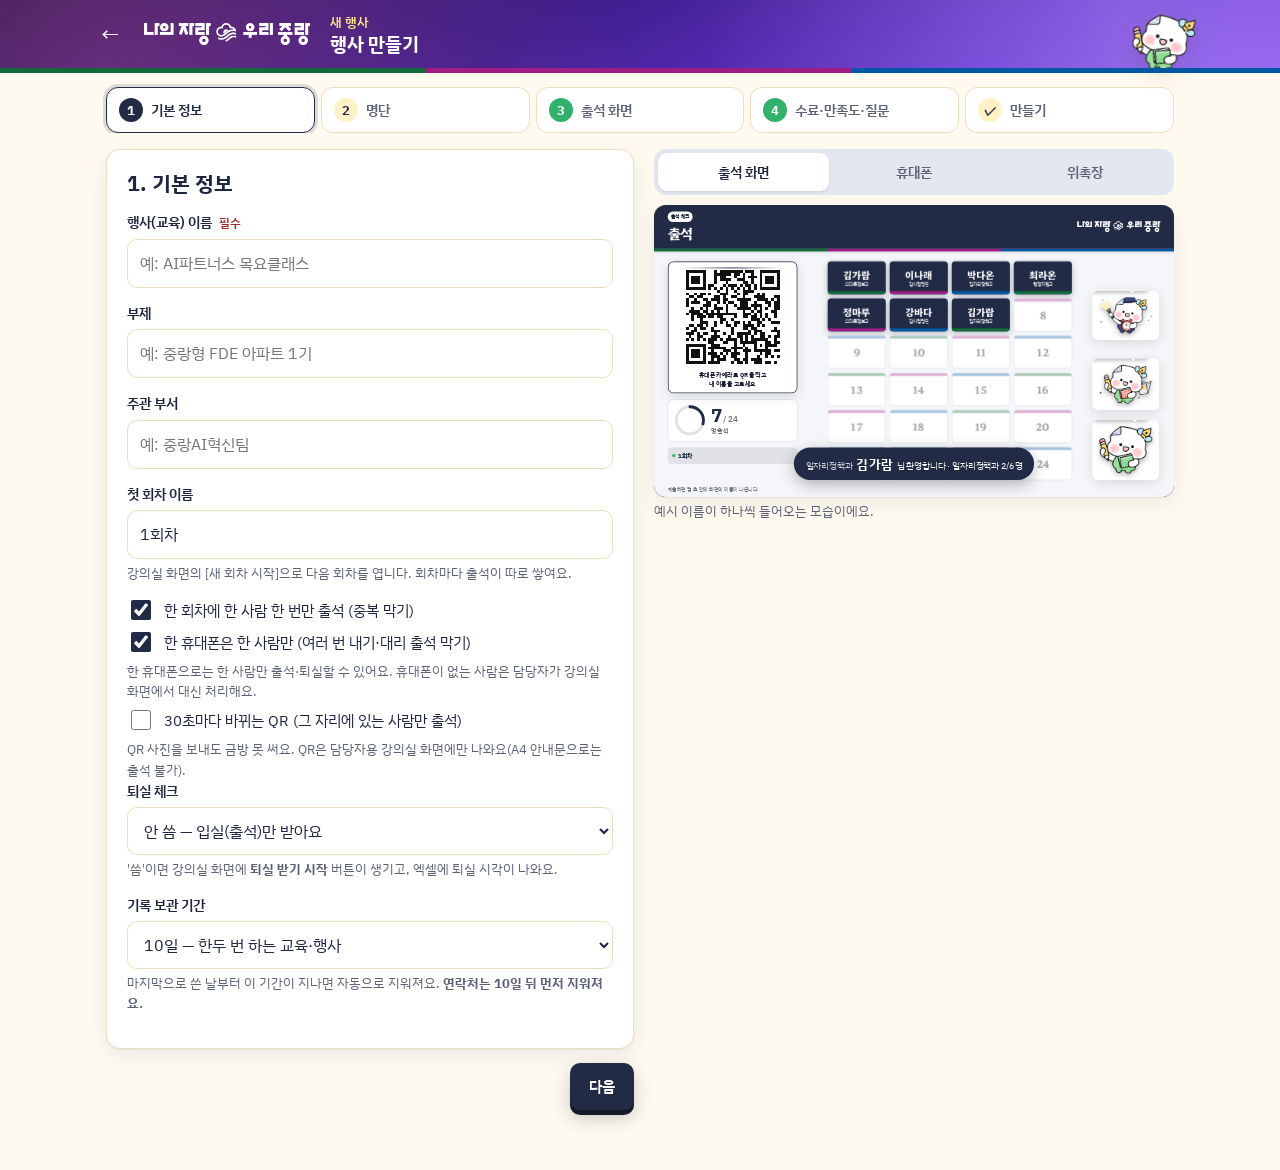
==== admin.html @ 0d44f792 "행사 만들기 4단계 이름에 '질문' 넣기 Co-Authored-By: Claude Opus 5.5 <noreply@anthropic.com> Claude-Session: https" ====
<!doctype html>
<html lang="ko">
<head>
<meta charset="utf-8">
<meta name="viewport" content="width=device-width, initial-scale=1">
<title>행사 만들기 · 글주임 출석부</title>
<link rel="preconnect" href="https://fonts.googleapis.com">
<link rel="preconnect" href="https://fonts.gstatic.com" crossorigin>
<link rel="stylesheet" href="https://fonts.googleapis.com/css2?family=IBM+Plex+Sans+KR:wght@400;600;700&family=Nanum+Myeongjo:wght@400;700;800&display=swap">
<link rel="stylesheet" href="assets/common.css?v=20261115c">
<link rel="stylesheet" href="assets/admin.css?v=20261115d">
</head>
<body>
<header class="topbar"><div class="wrap">
  <a class="home" href="index.html" aria-label="처음으로">←</a>
  <img class="slogan" src="assets/defaults/jungnang_slogan_white.png" alt="나의 자랑 우리 중랑">
  <div style="flex:1;min-width:0"><div class="eyebrow" id="modeLabel">새 행사</div><h1 id="pageTitle">행사 만들기</h1></div>
  <button type="button" class="btn save" id="saveTop" hidden>저장</button>
  <img class="mascot peek" src="assets/defaults/geuljuim_main.png" alt="">
</div></header>

<nav class="steps wrap" aria-label="단계">
  <button type="button" data-step="1"><b>1</b><span>기본 정보</span></button>
  <button type="button" data-step="2"><b>2</b><span>명단</span></button>
  <button type="button" data-step="3"><b>3</b><span>출석 화면</span></button>
  <button type="button" data-step="4"><b>4</b><span>수료·만족도·질문</span></button>
  <button type="button" data-step="5" id="stepFinish"><b>✓</b><span>만들기</span></button>
</nav>

<div class="layout wrap">
  <main class="form-col">
    <!-- 1. 기본 정보 -->
    <section class="step card" data-step="1">
      <h2>1. 기본 정보</h2>
      <div class="field"><label class="f" for="title">행사(교육) 이름 <em>필수</em></label><input type="text" id="title" data-k="title" maxlength="40" placeholder="예: AI파트너스 목요클래스"></div>
      <div class="field"><label class="f" for="subtitle">부제</label><input type="text" id="subtitle" data-k="subtitle" maxlength="50" placeholder="예: 중랑형 FDE 아파트 1기"></div>
      <div class="field"><label class="f" for="org">주관 부서</label><input type="text" id="org" data-k="org" maxlength="40" placeholder="예: 중랑AI혁신팀"></div>
      <div class="field" id="firstSessionBox"><label class="f" for="fs">첫 회차 이름</label><input type="text" id="fs" data-k="first_session" maxlength="40"><p class="hint">강의실 화면의 [새 회차 시작]으로 다음 회차를 엽니다. 회차마다 출석이 따로 쌓여요.</p></div>
      <label class="check"><input type="checkbox" data-k="block_duplicate"> 한 회차에 한 사람 한 번만 출석 (중복 막기)</label>
      <label class="check"><input type="checkbox" data-k="attend.one_phone"> 한 휴대폰은 한 사람만 (여러 번 내기·대리 출석 막기)</label>
      <p class="hint">한 휴대폰으로는 한 사람만 출석·퇴실할 수 있어요. 휴대폰이 없는 사람은 담당자가 강의실 화면에서 대신 처리해요.</p>
      <label class="check"><input type="checkbox" data-k="attend.rotate_qr"> 30초마다 바뀌는 QR (그 자리에 있는 사람만 출석)</label>
      <p class="hint">QR 사진을 보내도 금방 못 써요. QR은 담당자용 강의실 화면에만 나와요(A4 안내문으로는 출석 불가).</p>
      <div class="field"><label class="f" for="cCheckout">퇴실 체크</label>
          <select id="cCheckout" data-k="screen.checkout"><option value="off">안 씀 — 입실(출석)만 받아요</option><option value="on">씀 — 수업이 끝날 때 같은 QR로 퇴실도 받아요</option></select>
          <p class="hint">'씀'이면 강의실 화면에 <b>퇴실 받기 시작</b> 버튼이 생기고, 엑셀에 퇴실 시각이 나와요.</p></div>
      <div class="field"><label class="f" for="cKeep">기록 보관 기간</label>
        <select id="cKeep" data-k="keep_days"><option value="10">10일 — 한두 번 하는 교육·행사</option><option value="30">30일 — 매달 하는 회의</option><option value="60">60일</option><option value="90">90일 — 분기마다 하는 교육</option></select>
        <p class="hint">마지막으로 쓴 날부터 이 기간이 지나면 자동으로 지워져요. <b>연락처는 10일 뒤 먼저 지워져요.</b></p></div>
    </section>

    <!-- 2. 명단 -->
    <section class="step card" data-step="2" hidden>
      <h2>2. 명단</h2>
      <p class="hint" style="margin-top:-6px">엑셀 파일을 올리면 이 브라우저 안에서 읽습니다. 연번·부서·직위·성명과 연락처(있으면)만 저장해요. 연락처는 담당자의 관리 화면에서만 보여요.</p>
      <div class="attend-box">
        <label class="check"><input type="checkbox" data-k="attend.walkin"> 명단에 없는 사람도 출석 받기 (휴대폰에서 부서·이름을 직접 써요)</label>
        <p class="hint">명단을 올리고 켜면 <b>명단 + 갑자기 온 사람</b>을 함께 받고, 명단 없이 이것만 켜면 <b>오는 대로 받는 방명록</b>이 돼요. 직접 쓴 사람은 엑셀에 '추가'로 표시돼요.</p>
        <div class="field" id="deptsBox" hidden><label class="f" for="depts">부서 목록 (선택)</label><textarea id="depts" rows="3" style="min-height:76px" placeholder="한 줄에 하나씩 써 주세요&#10;기획예산과&#10;스마트정보과"></textarea>
          <p class="hint">직접 쓰는 사람이 부서를 눌러 고를 수 있게 보여 줘요. 비워 두면 명단에 있는 부서가 나와요.</p></div>
      </div>
      <div class="drop" id="drop" tabindex="0" role="button" aria-label="명단 엑셀 파일 올리기">
        <input type="file" id="rosterFile" accept=".xlsx,.xls,.csv" hidden>
        <b>엑셀 파일을 여기에 끌어다 놓거나 눌러서 고르세요</b><span>.xlsx · .xls · .csv</span>
      </div>
      <div class="row-btns"><button type="button" class="btn ghost" id="pasteToggle">표를 복사해 붙여넣기</button><button type="button" class="btn ghost" id="sampleXls">명단 양식 내려받기</button></div>
      <div id="pasteBox" hidden><textarea id="pasteArea" placeholder="엑셀에서 머리글을 포함해 표를 복사한 뒤 여기에 붙여넣으세요"></textarea><button type="button" class="btn primary" id="pasteGo">이 내용으로 읽기</button></div>
      <div id="mapBox" hidden>
        <h3>어느 열이 무엇인지 확인해 주세요</h3>
        <div class="map-grid">
          <label>연번<select data-map="no"></select></label>
          <label>부서명<select data-map="dept"></select></label>
          <label>직위(직급)<select data-map="rank"></select></label>
          <label>성명 <em>필수</em><select data-map="name"></select></label>
          <label>연락처 <em>선택</em><select data-map="phone"></select></label>
        </div>
      </div>
      <div id="rosterInfo"></div>
      <div class="table-wrap"><table class="roster" id="rosterTable"></table></div>
    </section>

    <!-- 3. 출석 화면 -->
    <section class="step card" data-step="3" hidden>
      <h2>3. 출석 화면 디자인</h2>
      <h3>테마</h3>
      <div class="themes" id="themes" role="radiogroup" aria-label="테마"></div>
      <h3>색</h3>
      <div class="palettes" id="palettes"></div>
      <h3>로고</h3>
      <div class="imgs">
        <div class="img-slot" data-asset="logo"><div class="thumb"></div><div><b>로고</b><p class="hint">왼쪽 위에 표시. 투명 PNG가 좋아요.</p>
          <div class="row-btns"><label class="btn ghost">올리기<input type="file" accept="image/*" hidden></label><button type="button" class="btn ghost rm">지우기</button><button type="button" class="btn ghost" data-default="jungnang_slogan.png">중랑 슬로건</button><button type="button" class="btn ghost" data-default="jungnang_slogan_white.png">흰색 슬로건</button></div></div></div>
      </div>
      <div class="field"><label class="f" for="cSound">소리</label>
          <select id="cSound" data-k="screen.sound"><option value="both">효과음 + 배경음악</option><option value="sfx">효과음만</option><option value="off">소리 없음</option></select>
          <p class="hint">강의실 화면 아래 <b>🔊 소리 켜기</b>를 한 번 눌러야 소리가 나요. 출석할 때마다 출석 도장 '쾅!' 소리가 나요.</p></div>
      <div class="field"><label class="f" for="cMusic">배경음악 분위기</label>
          <select id="cMusic" data-k="screen.music"><option value="auto">자동 — 화면 테마에 맞춰요</option><option value="pop">신나게 — 경쾌한 곡 5곡</option><option value="calm">잔잔하게 — 편안한 곡 6곡</option><option value="epic">웅장하게 — 벅찬 곡 6곡</option><option value="dream">몽환적으로 — 꿈결 같은 곡 6곡</option></select>
          <p class="hint">곡이 끝나면 다른 곡으로 넘어가요(같은 곡 반복 없음). 강사 자료로 창을 바꾸거나 최소화하면 음악이 저절로 멈춰요.</p></div>
      <details class="more-set"><summary>세부 설정 펼치기 <span>색 직접 고르기 · 캐릭터 · 배경 · 화면 문구</span></summary>
      <div class="two">
        <div class="field"><label class="f" for="cBg">바탕색</label><div class="color"><input type="color" id="cBg" data-k="screen.bg"><input type="text" data-k="screen.bg" maxlength="7" aria-label="바탕색 코드"></div></div>
        <div class="field"><label class="f" for="cAc">강조색 (글자·칸)</label><div class="color"><input type="color" id="cAc" data-k="screen.accent"><input type="text" data-k="screen.accent" maxlength="7" aria-label="강조색 코드"></div></div>
      </div>
      <p class="warn-box" id="contrastWarn" hidden>바탕색과 강조색이 비슷해서 글자가 잘 안 보일 수 있어요.</p>
      <h3>캐릭터·배경</h3>
      <div class="imgs">
        <label class="check"><input type="checkbox" data-k="screen.characters"> 캐릭터 넣기. 이미지를 안 올리면 글주임 10명이 나와요</label>
        <div class="field"><label class="f" for="cMotion">캐릭터 움직임 세기</label>
          <select id="cMotion" data-k="screen.motion"><option value="calm">차분 — 교육 중에 켜 두기 좋아요 (살랑살랑, 이름 인사만)</option><option value="normal">보통 — 입장·접수 시간에 추천 (가끔 날아오고, 출석률 이벤트)</option><option value="wild">과하게 — 행사 분위기 최고조 (매번 날아오고 폭죽)</option></select>
          <p class="hint">화면 주소 끝에 <code>&amp;motion=calm</code> 처럼 붙이면 그 자리에서 바로 바꿀 수 있어요.</p></div>
        <div class="img-slot" data-asset="char_left"><div class="thumb"></div><div><b>캐릭터 (왼쪽)</b><p class="hint">장미축제 테마에서 화면 왼쪽(기본: 글주임). 누가 출석하면 폴짝 뛰며 반겨요. 배경이 투명한 PNG가 좋아요.</p>
          <div class="row-btns"><label class="btn ghost">올리기<input type="file" accept="image/*" hidden></label><button type="button" class="btn ghost rm">지우기</button></div></div></div>
        <div class="img-slot" data-asset="char_right"><div class="thumb"></div><div><b>캐릭터 (오른쪽)</b><p class="hint">중랑 카드·장미축제 테마에서 화면 오른쪽(기본: 환영 깃발 글주임).</p>
          <div class="row-btns"><label class="btn ghost">올리기<input type="file" accept="image/*" hidden></label><button type="button" class="btn ghost rm">지우기</button></div></div></div>
        <div class="img-slot" data-asset="bg"><div class="thumb"></div><div><b>배경·포스터</b><p class="hint">화면 뒤에 깔립니다.</p>
          <div class="row-btns"><label class="btn ghost">올리기<input type="file" accept="image/*" hidden></label><button type="button" class="btn ghost rm">지우기</button>
          <select data-k="screen.bg_image" aria-label="배경 보이기"><option value="soft">흐리게 깔기</option><option value="full">선명하게</option><option value="off">안 쓰기</option></select></div></div></div>
      </div>
      <h3>강의실 화면 문구</h3>
      <div class="two">
        <div class="field"><label class="f">제목 위 작은 글씨</label><input type="text" data-k="screen.texts.chip" maxlength="20"></div>
        <div class="field"><label class="f">단위</label><input type="text" data-k="screen.texts.unit" maxlength="12" placeholder="명 출석"></div>
        <div class="field"><label class="f">환영 문구 (이름 뒤)</label><input type="text" data-k="screen.texts.welcome" maxlength="24"></div>
        <div class="field"><label class="f">캐릭터 말풍선</label><input type="text" data-k="screen.texts.cheer" maxlength="12"></div>
        <div class="field"><label class="f">모두 왔을 때</label><input type="text" data-k="screen.texts.done" maxlength="24"></div>
        <div class="field"><label class="f">오른쪽 위 1줄</label><input type="text" data-k="screen.texts.tag1" maxlength="24"></div>
        <div class="field"><label class="f">오른쪽 위 2줄</label><input type="text" data-k="screen.texts.tag2" maxlength="24"></div>
      </div>
      <div class="field"><label class="f">QR 안내 (두 줄까지)</label><textarea data-k="screen.texts.qr_hint" rows="2" style="min-height:64px" maxlength="60"></textarea></div>
      <div class="field"><label class="f">아래 안내</label><input type="text" data-k="screen.texts.foot" maxlength="60"></div>
      <h3>참석자 휴대폰 문구</h3>
      <div class="two">
        <div class="field"><label class="f">제목</label><input type="text" data-k="join.title" maxlength="24"></div>
        <div class="field"><label class="f">출석 완료 제목</label><input type="text" data-k="join.ok_title" maxlength="24"></div>
      </div>
      <div class="field"><label class="f">출석 완료 안내</label><input type="text" data-k="join.ok_hint" maxlength="40"></div>
      </details>
    </section>

    <!-- 4. 위촉장·수료증 -->
    <section class="step card" data-step="4" hidden>
      <h2>4. 위촉장·수료증 · 이수 · 만족도 · 질문</h2>
      <label class="check big"><input type="checkbox" data-k="cert.enabled" id="certOn"> 출석한 뒤 위촉장(수료증)을 받을 수 있게 하기</label>
      <div id="certBox">
        <div class="two">
          <div class="field"><label class="f" for="kind">종류</label><select id="kind"><option>위촉장</option><option>수료증</option><option>감사장</option><option>임명장</option><option>표창장</option><option value="">직접 쓰기</option></select></div>
          <div class="field"><label class="f" for="ctitle">제목</label><input type="text" id="ctitle" data-k="cert.title" maxlength="12"></div>
        </div>
        <div class="field"><label class="f">본문 (줄바꿈 가능, 세 줄까지)</label><textarea data-k="cert.body" rows="2" style="min-height:70px" maxlength="90"></textarea></div>
        <div class="two">
          <div class="field"><label class="f">명의</label><input type="text" data-k="cert.issuer" maxlength="20" placeholder="예: 중랑구청장"></div>
          <div class="field"><label class="f">날짜</label>
            <div class="seg"><label><input type="radio" name="dm" data-k="cert.date_mode" value="issue"> 받는 날</label><label><input type="radio" name="dm" data-k="cert.date_mode" value="fixed"> 정한 날</label></div>
            <input type="date" data-k="cert.date" id="cdate"></div>
        </div>
        <h3>받는 사람 칸</h3>
        <p class="hint" style="margin-top:-4px">부서명·직급·성명 칸은 출석 명단에서 자동으로 채워져요(받는 사람이 고칠 수 있음).</p>
        <div id="fieldList"></div>
        <button type="button" class="btn ghost" id="addField">칸 더하기</button>
        <h3>받을 수 있는 사람</h3>
        <div class="seg"><label><input type="radio" name="oa" data-k="cert.only_attendees" value="false"> 누구나</label><label><input type="radio" name="oa" data-k="cert.only_attendees" value="true"> 출석한 사람만</label><label><input type="radio" name="oa" data-k="cert.only_attendees" value="inout"> 입실·퇴실 모두 한 사람만 (퇴실 체크를 쓸 때)</label><label><input type="radio" name="oa" data-k="cert.only_attendees" value="pass"> 이수 기준을 채운 사람만 (아래 이수 기준)</label></div>
        <div class="two">
          <div class="field"><label class="f">출석 화면 버튼 글자</label><input type="text" data-k="cert.button" maxlength="16"></div>
          <div class="field"><label class="f">테두리</label><select data-k="cert.border"><option value="gold">금색 이중선</option><option value="line">한 줄</option><option value="none">없음</option></select></div>
        </div>
        <h3>이미지</h3>
        <div class="imgs">
          <div class="img-slot" data-asset="cert_mark"><div class="thumb"></div><div><b>마크</b><p class="hint">흐린 워터마크와 자동 직인에 쓰여요. 투명 PNG가 좋아요.</p>
            <div class="row-btns"><label class="btn ghost">올리기<input type="file" accept="image/*" hidden></label><button type="button" class="btn ghost rm">지우기</button></div></div></div>
          <div class="img-slot" data-asset="cert_slogan"><div class="thumb"></div><div><b>슬로건·로고 (오른쪽 위)</b>
            <div class="row-btns"><label class="btn ghost">올리기<input type="file" accept="image/*" hidden></label><button type="button" class="btn ghost rm">지우기</button><button type="button" class="btn ghost" data-default="jungnang_slogan.png">중랑 슬로건</button></div></div></div>
          <div class="img-slot"><div class="thumb seal-thumb">印</div><div><b>직인</b>
            <div class="row-btns"><select data-k="cert.seal" aria-label="직인"><option value="auto">자동 (마크나 명의로 만듦)</option><option value="image">직인 이미지 쓰기</option><option value="none">찍지 않음</option></select></div></div></div>
          <div class="img-slot" data-asset="cert_seal" id="sealSlot"><div class="thumb"></div><div><b>직인 이미지</b><p class="hint">'직인 이미지 쓰기'일 때 씁니다.</p>
            <div class="row-btns"><label class="btn ghost">올리기<input type="file" accept="image/*" hidden></label><button type="button" class="btn ghost rm">지우기</button></div></div></div>
          <div class="img-slot" data-asset="cert_template"><div class="thumb"></div><div><b>인쇄용 서식 (선택)</b><p class="hint">서식 이미지를 올리면 테두리·워터마크 대신 그 위에 글자만 씁니다.</p>
            <div class="row-btns"><label class="btn ghost">올리기<input type="file" accept="image/*" hidden></label><button type="button" class="btn ghost rm">지우기</button></div></div></div>
        </div>
        <div id="tplBox">
          <label class="check"><input type="checkbox" data-k="cert.template.noTitle"> 서식에 제목이 이미 인쇄되어 있음 (제목 빼기)</label>
          <div class="sliders">
            <label>받는 사람 칸 위치<input type="range" min="-400" max="400" step="5" data-k="cert.template.dy.info"></label>
            <label>본문 위치<input type="range" min="-400" max="400" step="5" data-k="cert.template.dy.body"></label>
            <label>날짜 위치<input type="range" min="-400" max="400" step="5" data-k="cert.template.dy.date"></label>
            <label>명의·직인 위치<input type="range" min="-400" max="400" step="5" data-k="cert.template.dy.sign"></label>
          </div>
        </div>
      </div>
      <div class="opt-sec">
        <label class="check big"><input type="checkbox" data-k="pass.on" id="passOn"> 이수 기준 쓰기 <span class="hint-inline">여러 회차 교육</span></label>
        <div id="passBox" class="opt-box">
          <div class="two">
            <div class="field"><label class="f" for="passPct">이수 기준 (전체 회차 중 출석)</label><select id="passPct" data-k="pass.min_pct"><option value="50">50% 이상</option><option value="60">60% 이상</option><option value="70">70% 이상</option><option value="80">80% 이상</option><option value="90">90% 이상</option><option value="100">모두 출석</option></select></div>
            <div class="field"><label class="f" for="passLate">지각 기준 시각 (선택)</label><input type="time" id="passLate" data-k="pass.late"></div>
          </div>
          <p class="hint">엑셀 전체 출석부에 <b>이수/미이수</b>가 나와요. 지각 기준 시각을 넣으면 그 뒤에 들어온 출석에 '지각'이 붙어요.</p>
        </div>
      </div>
      <div class="opt-sec">
        <label class="check big"><input type="checkbox" data-k="survey.on" id="surveyOn"> 만족도 조사 받기</label>
        <div id="surveyBox" class="opt-box">
          <label class="check"><input type="checkbox" data-k="survey.anon"> 익명으로 받기 (엑셀에 이름이 붙지 않아요)</label>
          <div id="qList" class="q-list"></div>
          <div class="row-btns"><button type="button" class="btn ghost" id="qAdd">+ 문항 추가</button><button type="button" class="btn ghost" id="qReset">기본 문항으로</button><select id="qFrom" aria-label="지난 행사 문항 불러오기"><option value="">지난 행사 문항 불러오기…</option></select></div>
          <p class="hint">퇴실 체크를 쓰면 퇴실하면서 바로 답하고, 안 쓰면 강의실 화면의 <b>만족도 받기 시작</b>을 누르면 같은 QR이 설문으로 바뀌어요. 이번 회차에 출석한 휴대폰만 한 번 낼 수 있어요.</p>
        </div>
      </div>
      <div class="opt-sec">
        <label class="check big"><input type="checkbox" data-k="qna.on" id="qnaOn"> 질문 받기 <span class="hint-inline">참석자 → 강사, 교육 중 휴대폰으로</span></label>
        <div id="qnaBox" class="opt-box">
          <label class="check"><input type="checkbox" data-k="qna.anon"> 익명 질문 허용 (끄면 이름이 함께 나와요)</label>
          <label class="check"><input type="checkbox" data-k="qna.moderate"> 화면에 띄우기 전에 담당자가 먼저 보기</label>
          <p class="hint">강의실 화면의 <b>질문 받기</b>를 누르면 같은 QR로 질문을 받아요. 다른 사람 질문에 👍를 누를 수 있고, 👍 많은 순으로 보여요. 욕설은 저절로 숨기고, 전화번호 같은 숫자는 가려요.</p>
        </div>
      </div>
      <div class="opt-sec">
        <label class="check big"><input type="checkbox" data-k="poll.on" id="pollOn"> 질문 던지기 (워드클라우드) <span class="hint-inline">강사 → 참석자, 답이 낱말 구름으로</span></label>
        <div id="pollBox" class="opt-box">
          <label class="check"><input type="checkbox" data-k="poll.anon"> 익명으로 받기 (끄면 엑셀에 이름이 붙고, 출석한 휴대폰만 답할 수 있어요)</label>
          <div class="field"><label class="f" for="pollMax">한 사람이 낼 수 있는 낱말</label><select id="pollMax" data-k="poll.max"><option value="1">1개</option><option value="2">2개</option><option value="3">3개</option><option value="5">5개</option></select></div>
          <div class="field"><label class="f" for="pollPrep">미리 써 둘 질문 (한 줄에 하나, 선택)</label><textarea id="pollPrep" data-k="poll.prepared" rows="3" maxlength="1200" placeholder="예: AI 하면 떠오르는 낱말은?&#10;오늘 교육에서 기억에 남는 한 가지는?"></textarea></div>
          <p class="hint">강의실 화면의 <b>질문 던지기</b>에서 미리 쓴 질문을 고르거나 그 자리에서 써요. 출석한 휴대폰에는 질문이 저절로 떠요. 답은 많이 나온 낱말일수록 크게 보여요.</p>
        </div>
      </div>
      <div class="opt-sec">
        <label class="check big"><input type="checkbox" data-k="lottery"> 경품 추첨 쓰기 <span class="hint-inline">강의실 화면 [더보기]에 추첨 버튼</span></label>
      </div>
    </section>

    <!-- 5. 만들기 / 저장 -->
    <section class="step card" data-step="5" hidden>
      <div id="createBox">
        <h2>만들기</h2>
        <ul class="summary" id="summary"></ul>
        <div class="field" id="pwField" hidden><label class="f" for="pw">행사 만들기 비밀번호</label><input type="password" id="pw" autocomplete="current-password"><p class="hint">저장소가 아직 예전 버전이라 비밀번호가 필요해요. 담당 부서에서 받은 공용 비밀번호를 넣어 주세요.</p></div>
        <p class="err" id="createErr" role="alert"></p>
        <button type="button" class="btn primary big" id="createBtn">행사 만들기</button>
      </div>
      <div id="editBox" hidden>
        <h2>저장·관리</h2>
        <ul class="summary" id="summary2"></ul>
        <div class="row-btns" style="margin:-4px 0 12px"><button type="button" class="btn ghost" id="extendBtn">보관 30일 연장</button></div>
        <button type="button" class="btn primary big" id="saveBtn">저장</button>
        <div id="linksEdit"></div>
        <details class="danger-zone"><summary>행사 삭제</summary><p class="hint">행사·명단·모든 출석 기록이 바로 지워지고 되돌릴 수 없어요. (그냥 두어도 보관 기간이 지나면 자동으로 지워집니다)</p><button type="button" class="btn danger" id="delBtn">행사 삭제</button></details>
      </div>
      <div id="doneBox" hidden></div>
    </section>

    <div class="nav-btns" id="navBtns"><button type="button" class="btn ghost" id="prev">이전</button><button type="button" class="btn primary" id="next">다음</button></div>
  </main>

  <aside class="preview-col" aria-label="미리보기">
    <div class="pv-tabs" role="tablist">
      <button type="button" role="tab" data-pv="screen" aria-selected="true">출석 화면</button>
      <button type="button" role="tab" data-pv="join">휴대폰</button>
      <button type="button" role="tab" data-pv="cert">위촉장</button>
    </div>
    <div class="pv" data-pv="screen"><div class="pv-screen"><iframe id="pvScreen" title="출석 화면 미리보기" src="screen.html?preview=1" tabindex="-1"></iframe></div><p class="hint">예시 이름이 하나씩 들어오는 모습이에요.</p></div>
    <div class="pv" data-pv="join" hidden><div class="pv-phone"><iframe id="pvJoin" title="휴대폰 화면 미리보기" src="join.html?preview=1"></iframe></div></div>
    <div class="pv" data-pv="cert" hidden><canvas id="pvCert" width="1240" height="1754"></canvas><p class="hint" id="pvCertHint"></p></div>
  </aside>
</div>

<script src="config.js"></script>
<script src="assets/qrcode.js?v=20261115"></script>
<script src="assets/xlsx.full.min.js?v=20261115"></script>
<script src="assets/common.js?v=20261117"></script>
<script src="assets/cert.js?v=20261115"></script>
<script src="assets/admin.js?v=20261117"></script>
</body>
</html>
---- assets/common.css ----
/* 공통 화면 스타일 (시작·행사 만들기·참석자·위촉장 화면) */
:root{
  --bg:#fffaf0; --panel:#ffffff; --text:#1e2640; --muted:#5d6377; --line:#ecdfbf;
  --accent:#222b45; --on-accent:#ffffff; --soft:#fff2c7; --ink:#222b45;
  /* 중랑 슬로건 색 */
  --jn-yellow:#ffd43b; --jn-green:#106A3A; --jn-purple:#9E1C84; --jn-blue:#0057A3;
  --tri:linear-gradient(90deg,var(--jn-green) 0 33.3%,var(--jn-purple) 33.3% 66.6%,var(--jn-blue) 66.6%);
  --ok:#1d6b45; --ok-soft:#e3f1e8; --warn:#8a5a00; --warn-soft:#fff3d6; --bad:#a3262a; --bad-soft:#fde7e7;
  --radius:14px; --shadow:0 1px 2px rgba(20,30,60,.06),0 6px 24px rgba(20,30,60,.07);
  --f-body:"IBM Plex Sans KR","Apple SD Gothic Neo","Malgun Gothic","Noto Sans KR",sans-serif;
  --f-display:"Hahmlet","Nanum Myeongjo","AppleMyungjo",serif;
  color-scheme:light;
}
*{box-sizing:border-box}
html{-webkit-text-size-adjust:100%}
body{margin:0;background:var(--bg);color:var(--text);font-family:var(--f-body);font-size:16px;line-height:1.55}
a{color:var(--accent)}
h1,h2,h3{line-height:1.3;margin:0}
[hidden]{display:none!important}
.sr{position:absolute;width:1px;height:1px;overflow:hidden;clip:rect(0 0 0 0)}

.btn{display:inline-flex;align-items:center;justify-content:center;gap:8px;font:inherit;font-weight:600;font-size:15px;
  padding:11px 18px;border-radius:10px;border:1px solid transparent;cursor:pointer;text-decoration:none;
  transition:transform .12s ease,background .2s,box-shadow .2s;min-height:44px}
.btn:active{transform:scale(.97)}
.btn.primary{background:var(--accent);color:var(--on-accent)}
.btn.primary:hover{box-shadow:0 4px 14px color-mix(in srgb,var(--accent) 35%,transparent)}
.btn.ghost{background:transparent;border-color:var(--line);color:var(--text)}
.btn.ghost:hover{background:var(--soft)}
.btn.danger{background:var(--bad);color:#fff}
.btn.big{font-size:18px;padding:16px 22px;width:100%;border-radius:12px}
.btn:disabled{opacity:.5;cursor:default;transform:none}
.btn:focus-visible,input:focus-visible,select:focus-visible,textarea:focus-visible,[tabindex]:focus-visible{outline:3px solid color-mix(in srgb,var(--accent) 55%,transparent);outline-offset:2px}

label.f{display:block;font-weight:600;font-size:14px;margin:0 0 6px}
.hint{font-size:13px;color:var(--muted);margin:4px 0 0}
input[type=text],input[type=password],input[type=date],input[type=search],select,textarea{
  width:100%;font:inherit;font-size:16px;padding:11px 12px;border:1px solid var(--line);border-radius:10px;background:var(--panel);color:var(--text)}
textarea{min-height:110px;resize:vertical}
.card{background:var(--panel);border:1px solid var(--line);border-radius:var(--radius);box-shadow:var(--shadow);padding:20px}

/* 알림 */
#app-toast{position:fixed;left:50%;bottom:24px;transform:translate(-50%,30px);opacity:0;pointer-events:none;z-index:1000;
  background:#1b2133;color:#fff;padding:12px 18px;border-radius:999px;font-size:15px;box-shadow:0 8px 24px rgba(0,0,0,.25);
  transition:opacity .25s,transform .25s;max-width:calc(100vw - 32px);text-align:center}
#app-toast.show{opacity:1;transform:translate(-50%,0)}
#app-toast.bad{background:var(--bad)} #app-toast.ok{background:var(--ok)}

/* 확인 창 */
.app-modal{position:fixed;inset:0;background:rgba(15,20,35,.45);display:grid;place-items:center;padding:16px;z-index:999;opacity:0;transition:opacity .18s}
.app-modal.in{opacity:1} .app-modal.out{opacity:0}
.app-modal-box{background:#fff;color:#1b2133;border-radius:16px;padding:22px;width:min(420px,100%);box-shadow:0 20px 60px rgba(0,0,0,.3);
  transform:translateY(12px) scale(.98);transition:transform .2s}
.app-modal.in .app-modal-box{transform:none}
.app-modal-box h2{font-size:19px;margin-bottom:8px}
.app-modal-box p{margin:0 0 14px;color:#4a5270}
.app-modal-input{margin-bottom:14px}
.app-modal-btns{display:flex;gap:8px;justify-content:flex-end}

.app-confetti{position:fixed;inset:0;width:100vw;height:100vh;pointer-events:none;z-index:998}

/* 공통 머리띠: 중랑 노랑 + 아래 3색 띠 */
.topbar{background:radial-gradient(circle at 88% 12%,rgba(255,255,255,.20) 0,transparent 38%),radial-gradient(circle at 8% 115%,rgba(255,105,180,.28) 0,transparent 45%),linear-gradient(150deg,#22124F 0%,#3D1E8C 42%,#6A35D6 78%,#8A55F0 100%);color:#fff;padding:18px 16px 16px;position:relative}
.topbar::after{content:"";position:absolute;left:0;right:0;bottom:0;height:5px;background:var(--tri)}
.topbar .slogan{height:26px;width:auto;display:block}
.tri{display:flex;height:6px;background:var(--tri)}
/* 글주임 캐릭터 */
.mascot{display:block;height:auto;user-select:none;pointer-events:none;filter:drop-shadow(0 6px 10px rgba(60,40,0,.12))}
@keyframes bob{50%{transform:translateY(-6px) rotate(-1.5deg)}}
@keyframes popIn{0%{transform:scale(.4) translateY(20px);opacity:0}70%{transform:scale(1.06)}100%{transform:none;opacity:1}}
.topbar .wrap{display:flex;align-items:center;gap:14px}
.topbar img.logo{max-height:44px;max-width:150px;object-fit:contain}
.topbar .eyebrow{font-size:13px;color:rgba(255,255,255,.78)}
.topbar h1{font-size:21px}
.wrap{max-width:1100px;margin:0 auto}
.page{padding:20px 16px 48px}

@media (prefers-reduced-motion: reduce){*,*::before,*::after{animation-duration:.01ms!important;animation-iteration-count:1!important;transition-duration:.01ms!important}}

/* 휴대폰으로 열기 QR */
.app-modal .pq{display:grid;place-items:center;margin:6px 0 10px}
.app-modal .pq svg{width:min(240px,62vw);height:auto;background:#fff;padding:10px;border-radius:12px;border:1px solid #e3e6ee}
.app-modal .pq-warn{font-size:13px;color:#8a4b08;background:#fff6e6;border-radius:10px;padding:8px 10px}

/* 화면마다 가장 중요한 버튼 하나만 입체(3D): 눌리는 느낌 */
.btn.primary.big,#next,.btn.cta{box-shadow:0 5px 0 color-mix(in srgb,var(--accent) 60%,#000),0 8px 18px color-mix(in srgb,var(--accent) 25%,transparent);transform:translateY(0);transition:transform .08s,box-shadow .08s}
.btn.primary.big:hover,#next:hover,.btn.cta:hover{transform:translateY(-1px);box-shadow:0 6px 0 color-mix(in srgb,var(--accent) 60%,#000),0 10px 22px color-mix(in srgb,var(--accent) 30%,transparent)}
.btn.primary.big:active,#next:active,.btn.cta:active{transform:translateY(4px);box-shadow:0 1px 0 color-mix(in srgb,var(--accent) 60%,#000)}
.btn.primary.big:disabled{box-shadow:none;transform:none}

.app-modal-col{flex-direction:column;align-items:stretch}.app-modal-col .btn{width:100%}
---- assets/admin.css ----
/* 행사 만들기(관리) 화면 */
body{background:var(--bg)}
.topbar{position:sticky;top:0;z-index:20;padding:12px 16px}
.topbar .home{color:inherit;text-decoration:none;font-size:22px;width:40px;height:40px;display:grid;place-items:center;border-radius:10px}
.topbar .home:hover{background:rgba(255,255,255,.14)}
.topbar .wrap{position:relative}
.topbar .slogan{height:22px;margin-right:6px}
.topbar .eyebrow{color:#FFE784;opacity:1;font-weight:600}
.topbar .peek{position:absolute;right:-4px;bottom:-14px;width:62px;transform:rotate(6deg)}
.topbar{padding-bottom:16px}
.topbar .save{margin-right:66px}
@media (max-width:760px){.topbar .slogan,.topbar .peek{display:none}.topbar .save{margin-right:0}}
.topbar h1{font-size:19px;white-space:nowrap;overflow:hidden;text-overflow:ellipsis}
.topbar .save{background:#FFD43B;color:#2A1660;box-shadow:0 4px 0 #C9A21A}

.steps{display:flex;gap:6px;padding:14px 16px 0;overflow-x:auto}
.steps button{flex:1;min-width:92px;display:flex;align-items:center;gap:8px;font:inherit;font-size:14px;font-weight:600;color:var(--muted);
  background:#fff;border:1px solid var(--line);border-radius:12px;padding:10px 12px;cursor:pointer;transition:.2s}
.steps b{width:24px;height:24px;border-radius:50%;display:grid;place-items:center;background:var(--soft);color:var(--ink);font-size:13px;flex:none;transition:.2s}
.steps button.on{color:var(--accent);border-color:var(--accent);box-shadow:0 0 0 3px color-mix(in srgb,var(--accent) 15%,transparent)}
.steps button.on b{background:var(--accent);color:#fff}
.steps button.ok b{background:#2fb26a;color:#fff}

.layout{display:grid;grid-template-columns:minmax(0,1fr) minmax(0,520px);gap:20px;padding:16px 16px 60px;align-items:start}
.step{animation:stepIn .35s ease}
@keyframes stepIn{from{opacity:0;transform:translateX(12px)}}
.step h2{font-size:21px;margin-bottom:14px}
.step h3{font-size:16px;margin:22px 0 10px;color:var(--ink)}
.field{margin-bottom:14px}
.field label.f em,.map-grid em{font-style:normal;color:var(--bad);font-size:12px;margin-left:4px}
.map-grid label:last-child em{color:var(--muted)}
.two{display:grid;grid-template-columns:1fr 1fr;gap:0 14px}
.check{display:flex;align-items:center;gap:10px;font-size:15px;margin:6px 0;cursor:pointer}
.check input{width:20px;height:20px;accent-color:var(--accent)}
.check.big{font-weight:700;font-size:16px;background:var(--soft);padding:12px 14px;border-radius:12px}
.row-btns{display:flex;gap:8px;flex-wrap:wrap;margin:10px 0}
.row-btns .btn,.row-btns select{min-height:38px;padding:7px 12px;font-size:14px;width:auto}
.nav-btns{display:flex;justify-content:space-between;margin-top:14px}
.warn-box{background:var(--warn-soft);color:var(--warn);padding:10px 12px;border-radius:10px;font-size:14px}
.err{color:var(--bad);font-size:14px;min-height:1em}

.drop{border:2px dashed var(--line);border-radius:14px;padding:26px 16px;text-align:center;cursor:pointer;display:flex;flex-direction:column;gap:4px;transition:.2s;background:#fafbfd}
.drop span{font-size:13px;color:var(--muted)}
.drop:hover,.drop.over{border-color:var(--accent);background:var(--soft)}
.map-grid{display:grid;grid-template-columns:repeat(5,1fr);gap:10px}
.map-grid label{font-size:13px;font-weight:600;display:flex;flex-direction:column;gap:4px}
.map-grid select{font-size:14px;padding:8px}
.table-wrap{overflow:auto;max-height:340px;border-radius:10px;margin-top:10px}
table.roster{width:100%;border-collapse:collapse;font-size:14px}
table.roster th,table.roster td{padding:7px 10px;border-bottom:1px solid var(--line);text-align:left;white-space:nowrap}
table.roster th{background:var(--soft);position:sticky;top:0}
.ok-box{background:var(--ok-soft);color:var(--ok);padding:10px 12px;border-radius:10px;font-size:14px;margin-top:12px}
.ok-box b{font-size:16px}

.themes{display:grid;grid-template-columns:repeat(4,1fr);gap:10px}
.theme{border:2px solid var(--line);border-radius:14px;padding:8px;cursor:pointer;text-align:center;font-size:13px;background:#fff;transition:.2s;position:relative}
.theme input{position:absolute;opacity:0}
.theme:has(input:checked){border-color:var(--accent);box-shadow:0 0 0 3px color-mix(in srgb,var(--accent) 18%,transparent)}
.theme:has(input:focus-visible){outline:3px solid color-mix(in srgb,var(--accent) 55%,transparent)}
.theme b{display:block;font-size:14px;margin-top:6px}
.theme span{color:var(--muted);font-size:12px;line-height:1.3;display:block}
.tthumb{height:64px;border-radius:9px;position:relative;overflow:hidden;display:grid;place-items:center}
.palettes{display:flex;gap:8px;flex-wrap:wrap;margin-bottom:12px}
.pal{width:44px;height:44px;border-radius:12px;border:2px solid #fff;box-shadow:0 0 0 1px var(--line);cursor:pointer;position:relative;overflow:hidden;padding:0}
.pal i{position:absolute;right:0;bottom:0;width:55%;height:55%;border-radius:10px 0 0 0}
.pal:hover{transform:scale(1.06)}
.color{display:flex;gap:8px}
.color input[type=color]{width:52px;height:46px;border:1px solid var(--line);border-radius:10px;padding:3px;background:#fff;flex:none}
.imgs{display:flex;flex-direction:column;gap:10px}
.img-slot{display:flex;gap:14px;align-items:flex-start;border:1px solid var(--line);border-radius:12px;padding:12px}
.img-slot .thumb{width:84px;height:84px;flex:none;border-radius:10px;background:repeating-conic-gradient(#eef0f5 0 25%,#fff 0 50%) 0 0/14px 14px;display:grid;place-items:center;overflow:hidden;color:var(--muted);font-size:12px}
.img-slot .thumb img{max-width:100%;max-height:100%}
.img-slot .thumb:empty::after{content:"없음"}
.img-slot .hint{margin:2px 0 0}
.seal-thumb{color:#ce1e24!important;font-size:34px!important;font-weight:800;font-family:var(--f-display)}
.seg{display:inline-flex;border:1px solid var(--line);border-radius:10px;overflow:hidden;margin-bottom:8px;background:#fff}
.seg label{padding:9px 14px;cursor:pointer;font-size:14px;display:flex;align-items:center;gap:6px}
.seg label:has(input:checked){background:var(--accent);color:#fff}
.seg input{position:absolute;opacity:0}
.fld{display:flex;gap:8px;align-items:center;margin-bottom:8px}
.fld input{flex:1}
.fld .tag{font-size:12px;color:var(--muted);width:92px;flex:none}
.fld .btn{min-height:40px;padding:6px 12px}
.sliders{display:grid;grid-template-columns:1fr 1fr;gap:8px 16px;margin-top:8px}
.sliders label{font-size:13px;font-weight:600;display:flex;flex-direction:column;gap:2px}
.summary{padding-left:18px;margin:0 0 16px;color:var(--muted)}
.summary b{color:var(--text)}
.danger-zone{margin-top:22px;border-top:1px solid var(--line);padding-top:12px}
.danger-zone summary{cursor:pointer;color:var(--bad);font-weight:600}

.preview-col{position:sticky;top:84px}
.pv-tabs{display:flex;background:#e3e7ef;border-radius:12px;padding:4px;margin-bottom:10px}
.pv-tabs button{flex:1;font:inherit;font-size:14px;font-weight:600;border:0;background:none;padding:8px;border-radius:9px;cursor:pointer;color:var(--muted)}
.pv-tabs button[aria-selected=true]{background:#fff;color:var(--text);box-shadow:0 1px 3px rgba(0,0,0,.1)}
.pv-screen{position:relative;width:100%;aspect-ratio:16/9;border-radius:12px;overflow:hidden;box-shadow:var(--shadow);background:#000}
.pv-screen iframe{position:absolute;left:0;top:0;width:1600px;height:900px;border:0;transform-origin:0 0;pointer-events:none}
.pv-phone{width:300px;height:620px;margin:0 auto;border-radius:36px;border:10px solid #1b2133;overflow:hidden;box-shadow:var(--shadow);position:relative;background:#fff}
.pv-phone iframe{position:absolute;left:0;top:0;width:390px;height:780px;border:0;transform:scale(.7179);transform-origin:0 0}
.pv canvas{width:100%;max-width:420px;display:block;margin:0 auto;box-shadow:var(--shadow);border-radius:4px;background:#fff}

/* 완료 화면 */
.done-hero{text-align:center;padding:10px 0 18px}
.done-hero .big-check{width:72px;height:72px;margin:0 auto 10px;border-radius:50%;background:#2fb26a;color:#fff;display:grid;place-items:center;font-size:38px;animation:pop2 .6s cubic-bezier(.2,1.6,.4,1)}
@keyframes pop2{from{transform:scale(0)}}
.link-card{border:1px solid var(--line);border-radius:14px;padding:14px;margin-bottom:12px;display:flex;gap:14px;align-items:flex-start}
.link-card .qr{width:120px;flex:none;border-radius:8px;border:1px solid var(--line)}
.link-card h3{margin:0 0 4px;font-size:16px}
.link-card .url{font-size:12.5px;color:var(--muted);word-break:break-all;margin:4px 0 8px;font-family:ui-monospace,Consolas,monospace}
.link-card.key{background:var(--warn-soft);border-color:#f0d58a}

@media (max-width:980px){
  .layout{grid-template-columns:1fr}
  .preview-col{position:static;order:-1}
  .pv-phone{transform:scale(.8);transform-origin:top center;margin-bottom:-120px}
}
@media (max-width:560px){
  .two,.sliders{grid-template-columns:1fr}
  .map-grid,.themes{grid-template-columns:1fr 1fr}
  .steps span{display:none}.steps button{min-width:0;justify-content:center}
  .link-card{flex-direction:column}
}

/* 출석 방식(명단 밖 출석) */
.attend-box{background:var(--soft);border-radius:12px;padding:12px 14px;margin:12px 0}
.attend-box .check{margin:0}
.attend-box .field{margin:10px 0 0}

/* 3단계: 자주 안 바꾸는 것은 접어 둔다 */
.more-set{margin-top:18px;border:1px solid var(--line);border-radius:14px;padding:4px 14px;background:var(--soft)}
.more-set[open]{padding-bottom:14px;background:transparent}
.more-set>summary{cursor:pointer;font-weight:700;padding:12px 0;list-style:none}
.more-set>summary::-webkit-details-marker{display:none}
.more-set>summary::before{content:'▸ ';color:var(--muted)}.more-set[open]>summary::before{content:'▾ '}
.more-set>summary span{font-weight:400;font-size:13px;color:var(--muted);margin-left:6px}

/* 4단계 선택 기능: 켠 것만 펼쳐진다 */
.opt-sec{margin-top:16px;padding-top:14px;border-top:1px dashed var(--line)}
.opt-box{margin:8px 0 0 4px}.opt-box[hidden]{display:none}
.hint-inline{font-weight:400;font-size:13px;color:var(--muted);margin-left:4px}
.q-list{display:grid;gap:10px;margin:10px 0}
.q-item{border:1px solid var(--line);border-radius:12px;padding:10px 12px;background:#fff;display:grid;gap:8px}
.q-item .q-row{display:flex;gap:8px;align-items:center;flex-wrap:wrap}
.q-item .q-row input[type=text]{flex:1;min-width:180px}
.q-item select{width:auto}
.q-item textarea{min-height:54px}
.q-item .q-del{margin-left:auto}
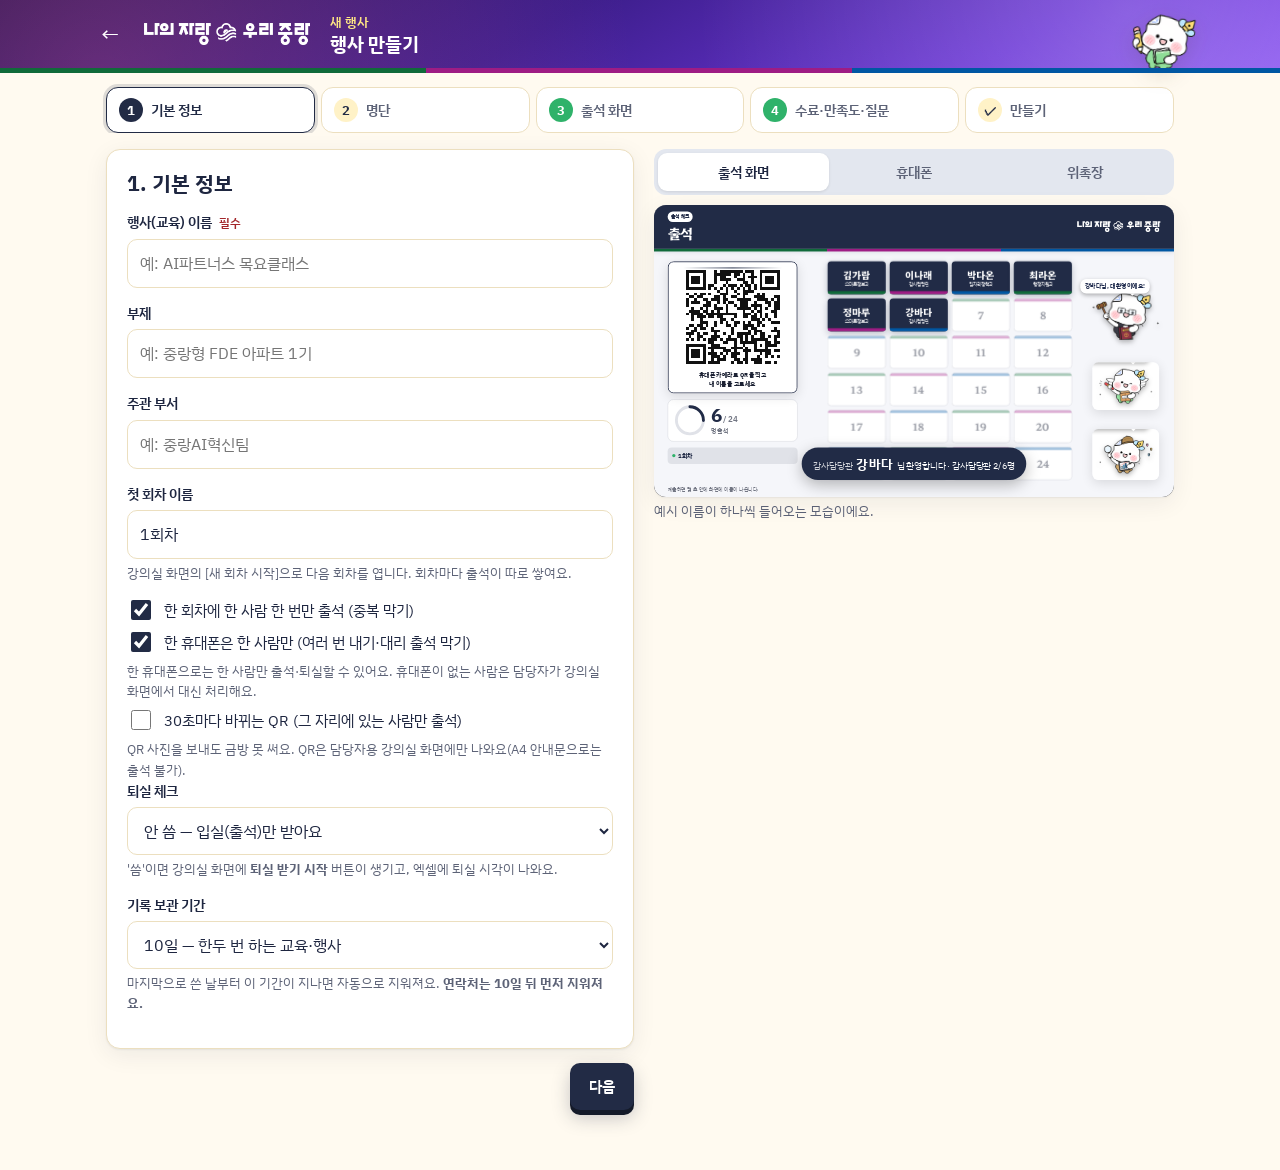
==== commit e7ca5780: "이름 없이 받기(익명): QR만 찍으면 '참석자 n'으로 출석, 질문·워드클라우드와 함께 Co-Authored-By: Claude Opus 5.5 <noreply@anthropic" ====
--- a/admin.html
+++ b/admin.html
@@ -53,12 +53,17 @@
     <section class="step card" data-step="2" hidden>
       <h2>2. 명단</h2>
       <p class="hint" style="margin-top:-6px">엑셀 파일을 올리면 이 브라우저 안에서 읽습니다. 연번·부서·직위·성명과 연락처(있으면)만 저장해요. 연락처는 담당자의 관리 화면에서만 보여요.</p>
-      <div class="attend-box">
+      <div class="attend-box anon-box">
+        <label class="check big"><input type="checkbox" data-k="attend.anon" id="anonOn"> 이름 없이 받기 (익명) <span class="hint-inline">명단·이름 입력 없이 QR만 찍으면 끝</span></label>
+        <p class="hint">휴대폰으로 QR을 찍으면 바로 <b>'참석자 1, 2, 3…'</b>으로 출석돼요. 몇 명 왔는지와 질문 받기·워드클라우드만 필요할 때 좋아요. 같은 휴대폰은 한 번만 세요. 엑셀에는 이름 없이 인원과 시각만 남아요.</p>
+      </div>
+      <div class="attend-box" id="walkinBox">
         <label class="check"><input type="checkbox" data-k="attend.walkin"> 명단에 없는 사람도 출석 받기 (휴대폰에서 부서·이름을 직접 써요)</label>
         <p class="hint">명단을 올리고 켜면 <b>명단 + 갑자기 온 사람</b>을 함께 받고, 명단 없이 이것만 켜면 <b>오는 대로 받는 방명록</b>이 돼요. 직접 쓴 사람은 엑셀에 '추가'로 표시돼요.</p>
         <div class="field" id="deptsBox" hidden><label class="f" for="depts">부서 목록 (선택)</label><textarea id="depts" rows="3" style="min-height:76px" placeholder="한 줄에 하나씩 써 주세요&#10;기획예산과&#10;스마트정보과"></textarea>
           <p class="hint">직접 쓰는 사람이 부서를 눌러 고를 수 있게 보여 줘요. 비워 두면 명단에 있는 부서가 나와요.</p></div>
       </div>
+      <div id="rosterArea">
       <div class="drop" id="drop" tabindex="0" role="button" aria-label="명단 엑셀 파일 올리기">
         <input type="file" id="rosterFile" accept=".xlsx,.xls,.csv" hidden>
         <b>엑셀 파일을 여기에 끌어다 놓거나 눌러서 고르세요</b><span>.xlsx · .xls · .csv</span>
@@ -77,6 +82,7 @@
       </div>
       <div id="rosterInfo"></div>
       <div class="table-wrap"><table class="roster" id="rosterTable"></table></div>
+    </div>
     </section>
 
     <!-- 3. 출석 화면 -->
@@ -266,8 +272,8 @@
 <script src="config.js"></script>
 <script src="assets/qrcode.js?v=20261115"></script>
 <script src="assets/xlsx.full.min.js?v=20261115"></script>
-<script src="assets/common.js?v=20261117"></script>
+<script src="assets/common.js?v=20261117b"></script>
 <script src="assets/cert.js?v=20261115"></script>
-<script src="assets/admin.js?v=20261117"></script>
+<script src="assets/admin.js?v=20261117b"></script>
 </body>
 </html>
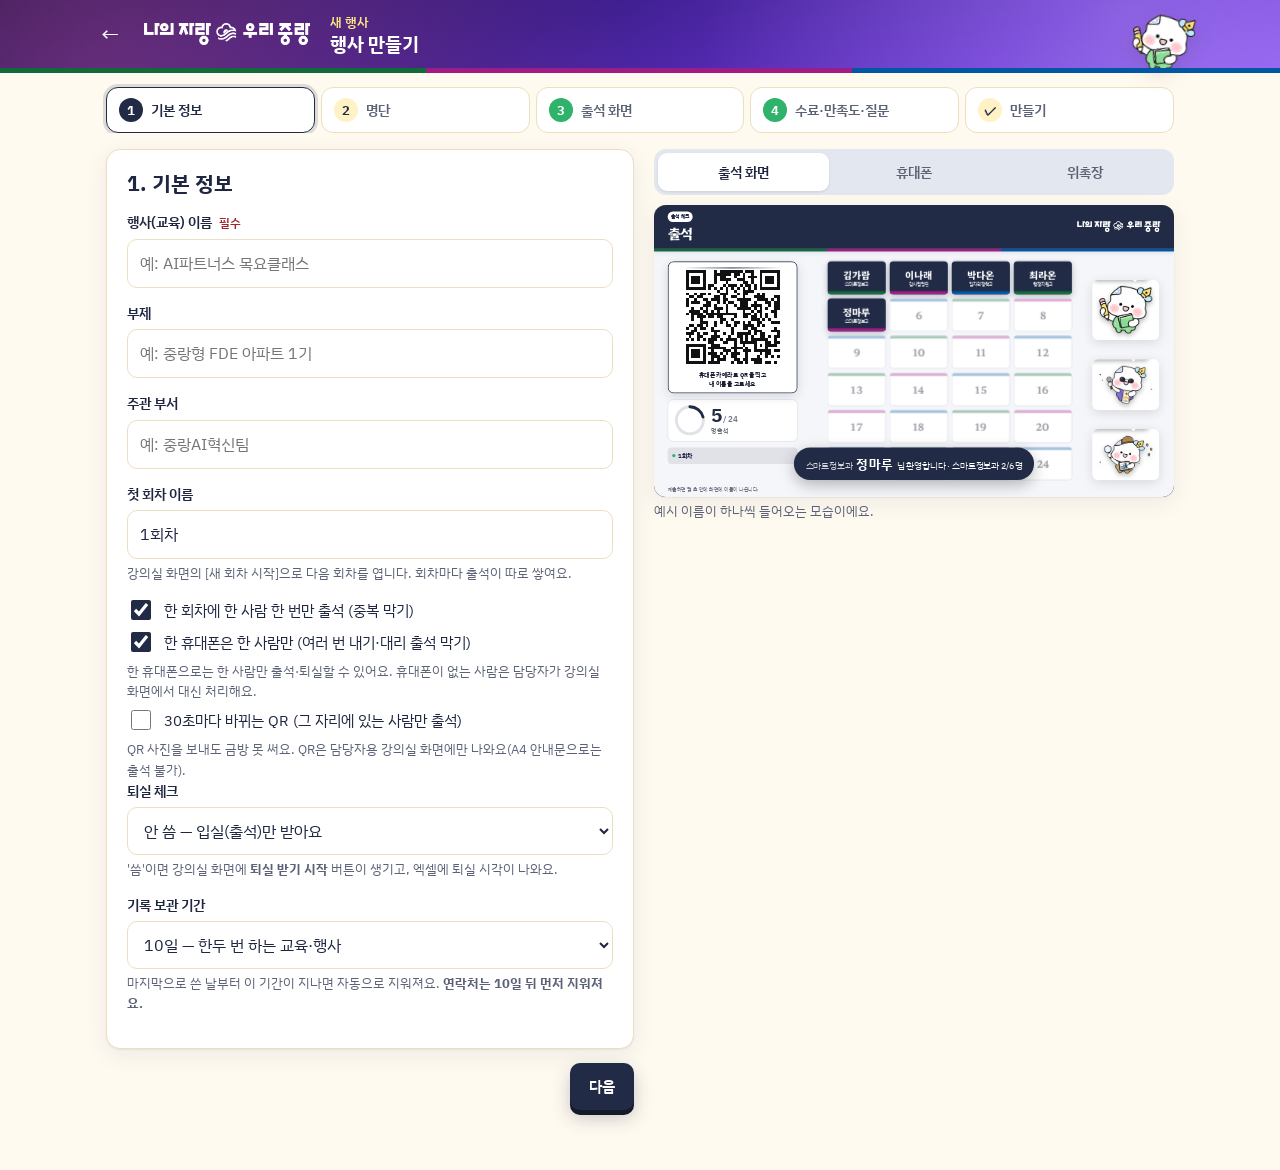
==== commit f91f6f23: "명단 표에서 한 사람씩 빼기(✕)와 되살리기 Co-Authored-By: Claude Opus 5.5 <noreply@anthropic.com> Claude-Session: htt" ====
--- a/admin.html
+++ b/admin.html
@@ -8,7 +8,7 @@
 <link rel="preconnect" href="https://fonts.gstatic.com" crossorigin>
 <link rel="stylesheet" href="https://fonts.googleapis.com/css2?family=IBM+Plex+Sans+KR:wght@400;600;700&family=Nanum+Myeongjo:wght@400;700;800&display=swap">
 <link rel="stylesheet" href="assets/common.css?v=20261115c">
-<link rel="stylesheet" href="assets/admin.css?v=20261115d">
+<link rel="stylesheet" href="assets/admin.css?v=20261117c">
 </head>
 <body>
 <header class="topbar"><div class="wrap">
@@ -274,6 +274,6 @@
 <script src="assets/xlsx.full.min.js?v=20261115"></script>
 <script src="assets/common.js?v=20261117b"></script>
 <script src="assets/cert.js?v=20261115"></script>
-<script src="assets/admin.js?v=20261117b"></script>
+<script src="assets/admin.js?v=20261117c"></script>
 </body>
 </html>
--- a/assets/admin.css
+++ b/assets/admin.css
@@ -144,3 +144,10 @@
 .q-item select{width:auto}
 .q-item textarea{min-height:54px}
 .q-item .q-del{margin-left:auto}
+
+/* 명단 한 사람씩 빼기 */
+table.roster td.rdel,table.roster th.rdel-h{width:44px;text-align:center;padding:4px}
+table.roster td.rdel button{font:inherit;font-size:14px;width:30px;height:30px;border-radius:8px;border:1px solid var(--line);background:#fff;color:#a33;cursor:pointer}
+table.roster td.rdel button:hover{background:#fdecec;border-color:#e8a1a1}
+table.roster tr:hover td{background:#fffaf0}
+.link-btn{font:inherit;font-size:14px;font-weight:700;color:#5420c4;background:none;border:0;padding:0 0 0 6px;cursor:pointer;text-decoration:underline}
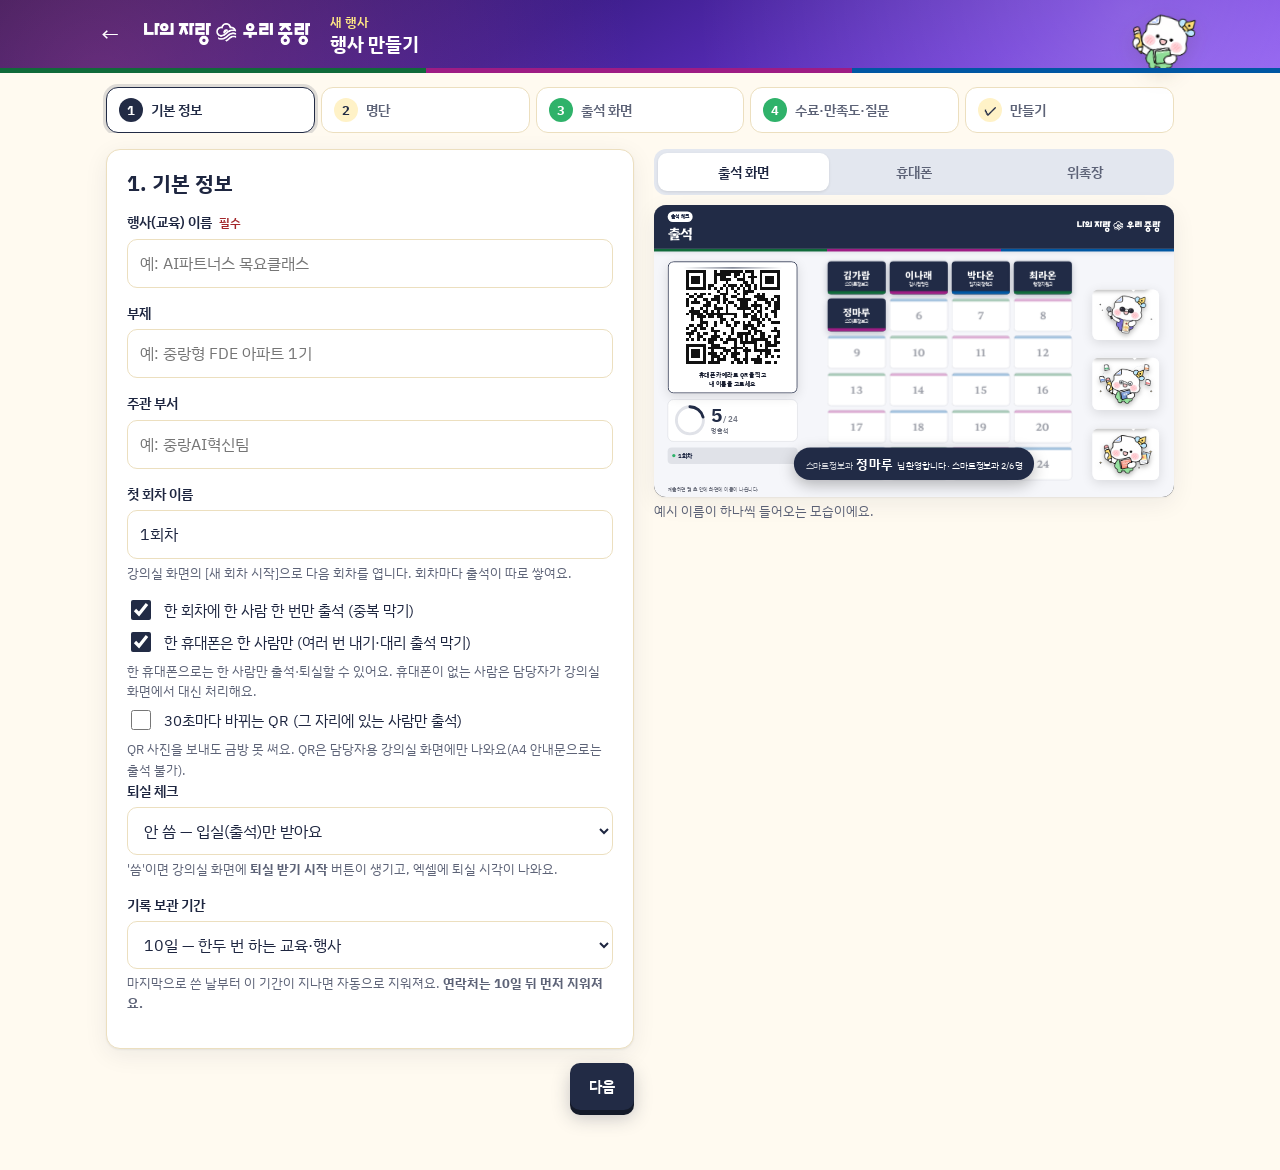
==== commit e7bc4332: "명단 모두 빼기·모두 되살리기, 명단 찾기(이름·부서·연번) Co-Authored-By: Claude Opus 5.5 <noreply@anthropic.com> Claude-Ses" ====
--- a/admin.html
+++ b/admin.html
@@ -8,7 +8,7 @@
 <link rel="preconnect" href="https://fonts.gstatic.com" crossorigin>
 <link rel="stylesheet" href="https://fonts.googleapis.com/css2?family=IBM+Plex+Sans+KR:wght@400;600;700&family=Nanum+Myeongjo:wght@400;700;800&display=swap">
 <link rel="stylesheet" href="assets/common.css?v=20261115c">
-<link rel="stylesheet" href="assets/admin.css?v=20261117c">
+<link rel="stylesheet" href="assets/admin.css?v=20261117e">
 </head>
 <body>
 <header class="topbar"><div class="wrap">
@@ -81,6 +81,7 @@
         </div>
       </div>
       <div id="rosterInfo"></div>
+      <div class="roster-find" id="rosterFind" hidden><input type="search" id="rosterQ" placeholder="🔍 이름·부서·연번으로 찾기" autocomplete="off" aria-label="명단에서 찾기"><span id="rosterHit"></span></div>
       <div class="table-wrap"><table class="roster" id="rosterTable"></table></div>
     </div>
     </section>
@@ -274,6 +275,6 @@
 <script src="assets/xlsx.full.min.js?v=20261115"></script>
 <script src="assets/common.js?v=20261117b"></script>
 <script src="assets/cert.js?v=20261115"></script>
-<script src="assets/admin.js?v=20261117c"></script>
+<script src="assets/admin.js?v=20261117e"></script>
 </body>
 </html>
--- a/assets/admin.css
+++ b/assets/admin.css
@@ -151,3 +151,8 @@
 table.roster td.rdel button:hover{background:#fdecec;border-color:#e8a1a1}
 table.roster tr:hover td{background:#fffaf0}
 .link-btn{font:inherit;font-size:14px;font-weight:700;color:#5420c4;background:none;border:0;padding:0 0 0 6px;cursor:pointer;text-decoration:underline}
+.link-btn.danger{color:#b2452f;margin-left:8px}
+.ok-box.warn-box{background:#fff4e5;color:#8a4b08}
+.roster-find{display:flex;align-items:center;gap:10px;margin:12px 0 6px}
+.roster-find input{flex:1;max-width:320px}
+.roster-find span{font-size:14px;color:var(--muted)}
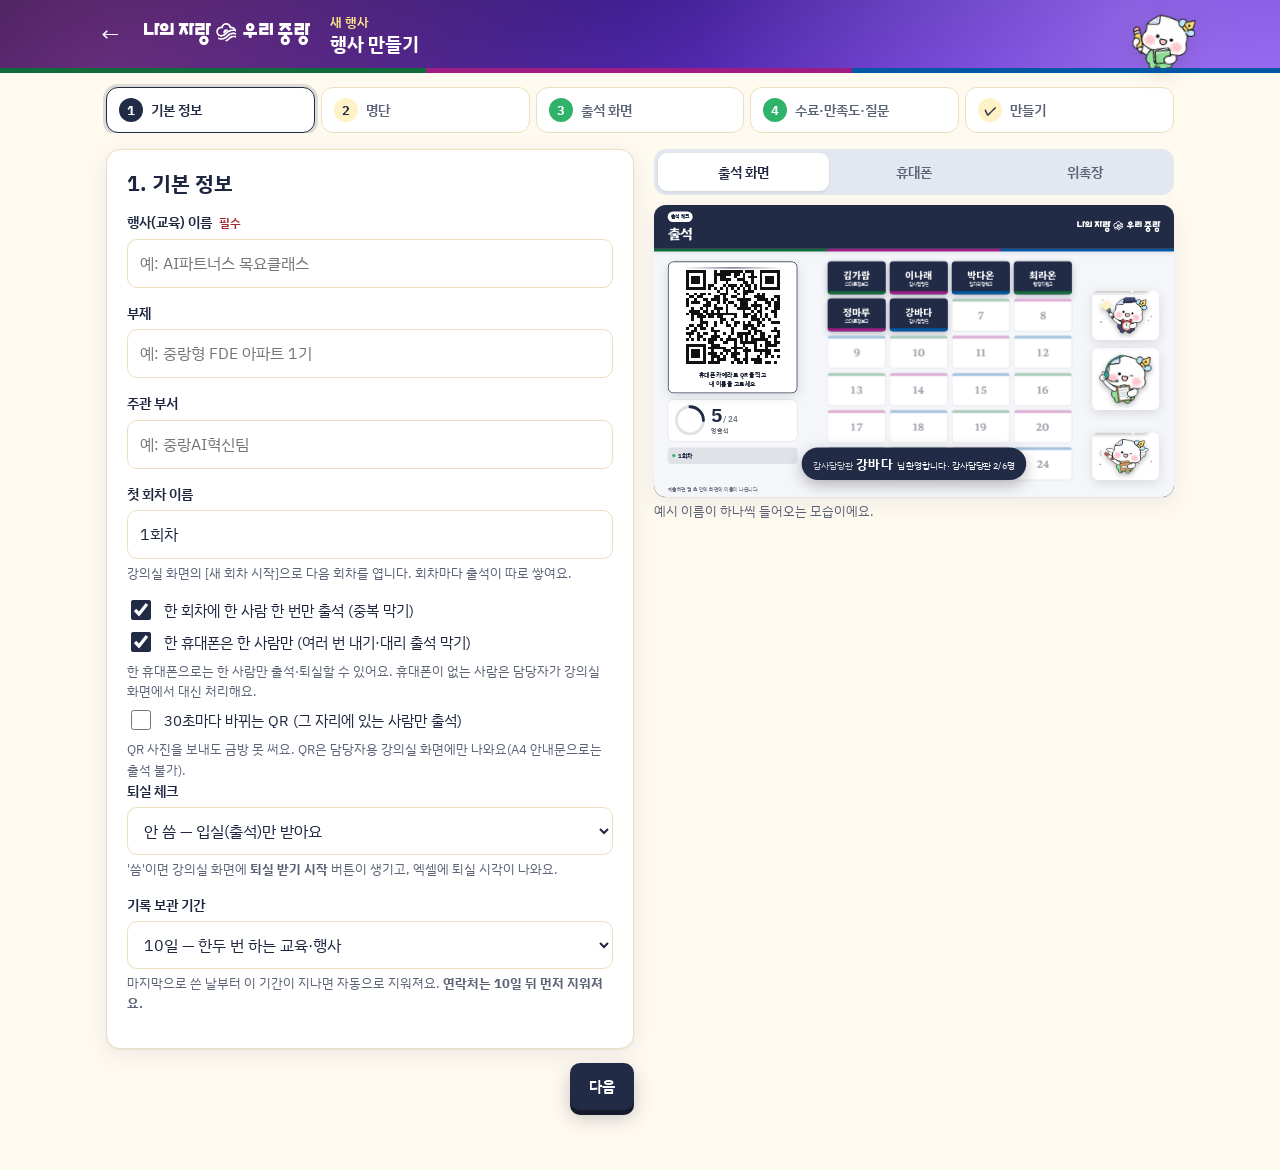
==== commit e822cd05: "이름을 '중랑출석부'로 바꾸기, 첫 화면 소개에 새 기능 Co-Authored-By: Claude Opus 5.5 <noreply@anthropic.com> Claude-Sessi" ====
--- a/admin.html
+++ b/admin.html
@@ -3,7 +3,7 @@
 <head>
 <meta charset="utf-8">
 <meta name="viewport" content="width=device-width, initial-scale=1">
-<title>행사 만들기 · 글주임 출석부</title>
+<title>행사 만들기 · 중랑출석부</title>
 <link rel="preconnect" href="https://fonts.googleapis.com">
 <link rel="preconnect" href="https://fonts.gstatic.com" crossorigin>
 <link rel="stylesheet" href="https://fonts.googleapis.com/css2?family=IBM+Plex+Sans+KR:wght@400;600;700&family=Nanum+Myeongjo:wght@400;700;800&display=swap">
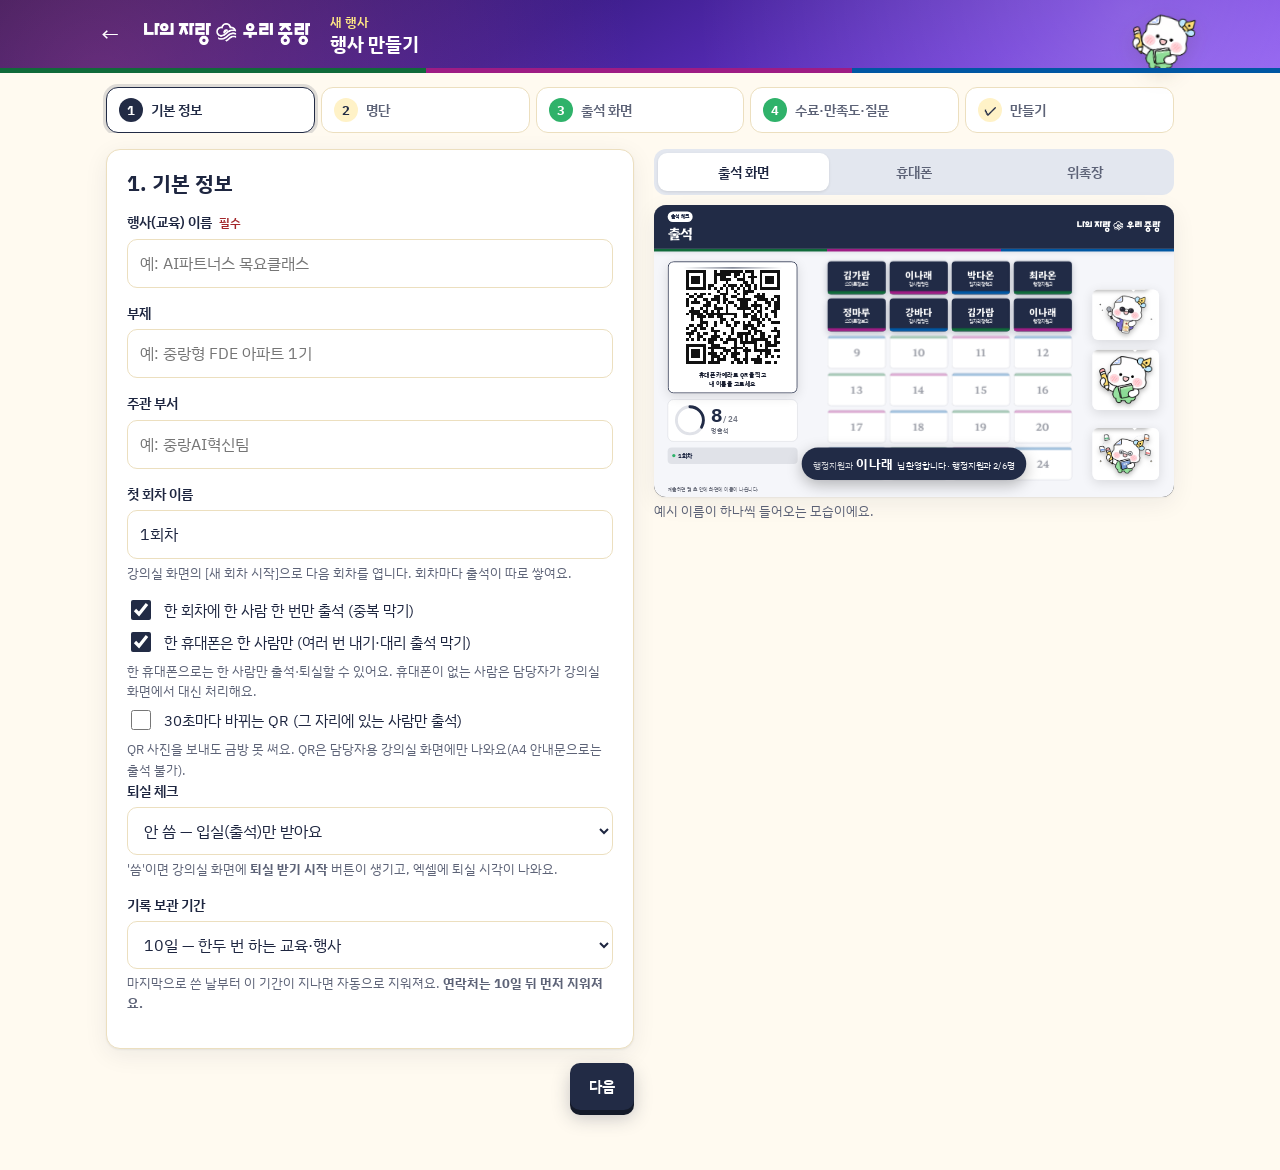
==== commit 0523c757: "질문 던지기 답 방식(낱말·보기 고르기·한 줄 답)·퀴즈 정답 공개, 막대↔구름 바꾸기, 조 편성, 뽑기(경품·발표자), 결과보고서 초안(HWPX) Co-Authored-By: C" ====
--- a/admin.html
+++ b/admin.html
@@ -222,16 +222,18 @@
         </div>
       </div>
       <div class="opt-sec">
-        <label class="check big"><input type="checkbox" data-k="poll.on" id="pollOn"> 질문 던지기 (워드클라우드) <span class="hint-inline">강사 → 참석자, 답이 낱말 구름으로</span></label>
+        <label class="check big"><input type="checkbox" data-k="poll.on" id="pollOn"> 질문 던지기 (워드클라우드·투표·퀴즈) <span class="hint-inline">강사 → 참석자</span></label>
         <div id="pollBox" class="opt-box">
           <label class="check"><input type="checkbox" data-k="poll.anon"> 익명으로 받기 (끄면 엑셀에 이름이 붙고, 출석한 휴대폰만 답할 수 있어요)</label>
           <div class="field"><label class="f" for="pollMax">한 사람이 낼 수 있는 낱말</label><select id="pollMax" data-k="poll.max"><option value="1">1개</option><option value="2">2개</option><option value="3">3개</option><option value="5">5개</option></select></div>
-          <div class="field"><label class="f" for="pollPrep">미리 써 둘 질문 (한 줄에 하나, 선택)</label><textarea id="pollPrep" data-k="poll.prepared" rows="3" maxlength="1200" placeholder="예: AI 하면 떠오르는 낱말은?&#10;오늘 교육에서 기억에 남는 한 가지는?"></textarea></div>
-          <p class="hint">강의실 화면의 <b>질문 던지기</b>에서 미리 쓴 질문을 고르거나 그 자리에서 써요. 출석한 휴대폰에는 질문이 저절로 떠요. 답은 많이 나온 낱말일수록 크게 보여요.</p>
-        </div>
-      </div>
-      <div class="opt-sec">
-        <label class="check big"><input type="checkbox" data-k="lottery"> 경품 추첨 쓰기 <span class="hint-inline">강의실 화면 [더보기]에 추첨 버튼</span></label>
+          <div class="field"><label class="f" for="pollPrep">미리 써 둘 질문 (한 줄에 하나, 선택)</label><textarea id="pollPrep" data-k="poll.prepared" rows="3" maxlength="1200" placeholder="AI 하면 떠오르는 낱말은?&#10;점심 메뉴는? | 김밥 | 국수 | 비빔밥&#10;생성형 AI에 넣으면 안 되는 것은? | 공개 보도자료 | *주민등록번호 | 행사 안내문&#10;한줄: 오늘 교육 한 줄 소감은?"></textarea></div>
+          <p class="hint">한 줄에 질문 하나. <b>그냥 쓰면</b> 낱말(워드클라우드), <b>| 로 보기를 이으면</b> 보기 고르기(막대그래프), 정답 보기 앞에 <b>*</b>를 붙이면 퀴즈, 앞에 <b>한줄:</b>을 붙이면 한 줄 답(카드)이에요.</p>
+          <p class="hint">강의실 화면의 <b>질문 던지기</b>에서 미리 쓴 질문을 고르거나 그 자리에서 써요. 답 받는 방식은 셋이에요. <b>☁️ 낱말</b>은 워드클라우드, <b>📊 보기 고르기</b>는 막대그래프(퀴즈면 [정답 공개]), <b>💬 한 줄 답</b>은 카드로 모여요. 화면의 [막대 ↔ 구름] 버튼으로 보는 모양을 바꿀 수 있어요. 출석한 휴대폰에는 질문이 저절로 떠요.</p>
+        </div>
+      </div>
+      <div class="opt-sec">
+        <label class="check big"><input type="checkbox" data-k="groups.on"> 🧩 조 편성 쓰기 <span class="hint-inline">워크숍·실습, 출석한 사람을 조로 섞기</span></label>
+        <p class="hint">강의실 화면 [더보기] → <b>🧩 조 편성</b>에서 조 수를 고르고 섞으면, 같은 부서는 되도록 다른 조로 흩어져요. <b>휴대폰에 알리기</b>를 누르면 출석한 휴대폰 화면 아래에 "나는 ○조"가 떠요.<br>경품 추첨·발표자 정하기는 따로 켜지 않아도 [더보기] → <b>🎲 뽑기</b>로 언제든 쓸 수 있어요.</p>
       </div>
     </section>
 
@@ -273,8 +275,8 @@
 <script src="config.js"></script>
 <script src="assets/qrcode.js?v=20261115"></script>
 <script src="assets/xlsx.full.min.js?v=20261115"></script>
-<script src="assets/common.js?v=20261117b"></script>
+<script src="assets/common.js?v=20261118"></script>
 <script src="assets/cert.js?v=20261115"></script>
-<script src="assets/admin.js?v=20261117e"></script>
+<script src="assets/admin.js?v=20261118"></script>
 </body>
 </html>
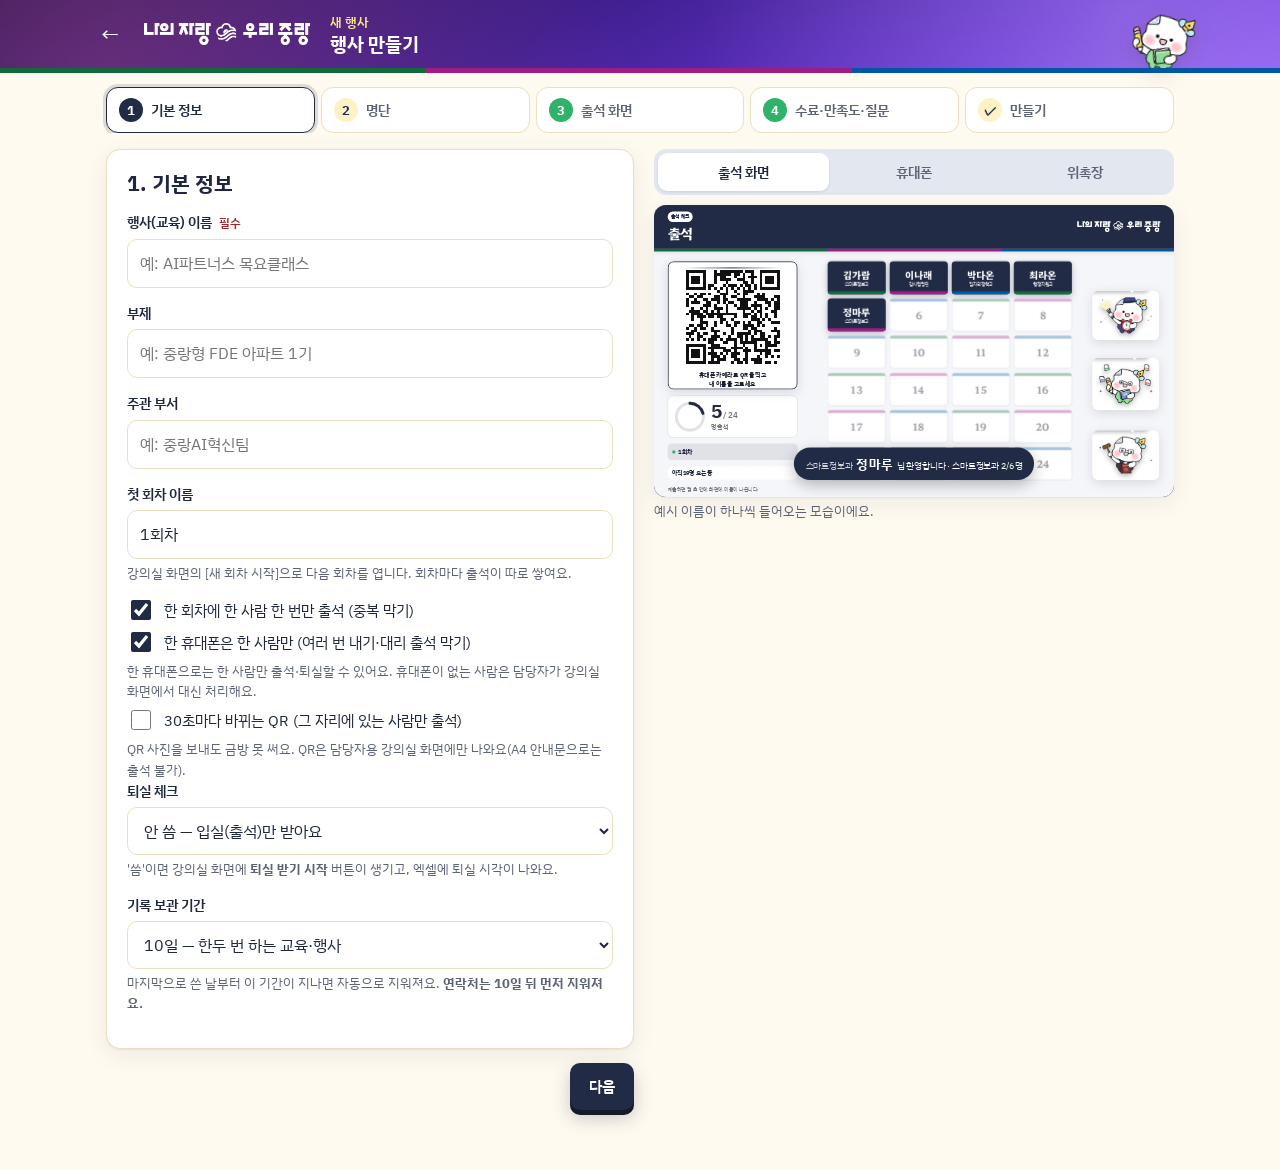
==== commit 6cc9b3b1: "글주임 실시간 해설, 출석 완료 예측, 비슷한 질문 묶기, 한 줄 답 많이 나온 말 요약 Co-Authored-By: Claude Opus 5.5 <noreply@anthropic" ====
--- a/admin.html
+++ b/admin.html
@@ -113,6 +113,8 @@
       <h3>캐릭터·배경</h3>
       <div class="imgs">
         <label class="check"><input type="checkbox" data-k="screen.characters"> 캐릭터 넣기. 이미지를 안 올리면 글주임 10명이 나와요</label>
+        <label class="check"><input type="checkbox" data-k="screen.buddy"> 글주임 해설 (1등 출석, 출석 러시, 퀴즈 정답률 같은 상황을 말풍선으로)</label>
+        <label class="check"><input type="checkbox" data-k="screen.eta"> 출석 완료 예측 ("이 속도면 9:04쯤 모두 모여요", 명단이 있을 때)</label>
         <div class="field"><label class="f" for="cMotion">캐릭터 움직임 세기</label>
           <select id="cMotion" data-k="screen.motion"><option value="calm">차분 — 교육 중에 켜 두기 좋아요 (살랑살랑, 이름 인사만)</option><option value="normal">보통 — 입장·접수 시간에 추천 (가끔 날아오고, 출석률 이벤트)</option><option value="wild">과하게 — 행사 분위기 최고조 (매번 날아오고 폭죽)</option></select>
           <p class="hint">화면 주소 끝에 <code>&amp;motion=calm</code> 처럼 붙이면 그 자리에서 바로 바꿀 수 있어요.</p></div>
@@ -275,8 +277,8 @@
 <script src="config.js"></script>
 <script src="assets/qrcode.js?v=20261115"></script>
 <script src="assets/xlsx.full.min.js?v=20261115"></script>
-<script src="assets/common.js?v=20261118"></script>
+<script src="assets/common.js?v=20261118c"></script>
 <script src="assets/cert.js?v=20261115"></script>
-<script src="assets/admin.js?v=20261118"></script>
+<script src="assets/admin.js?v=20261118c"></script>
 </body>
 </html>
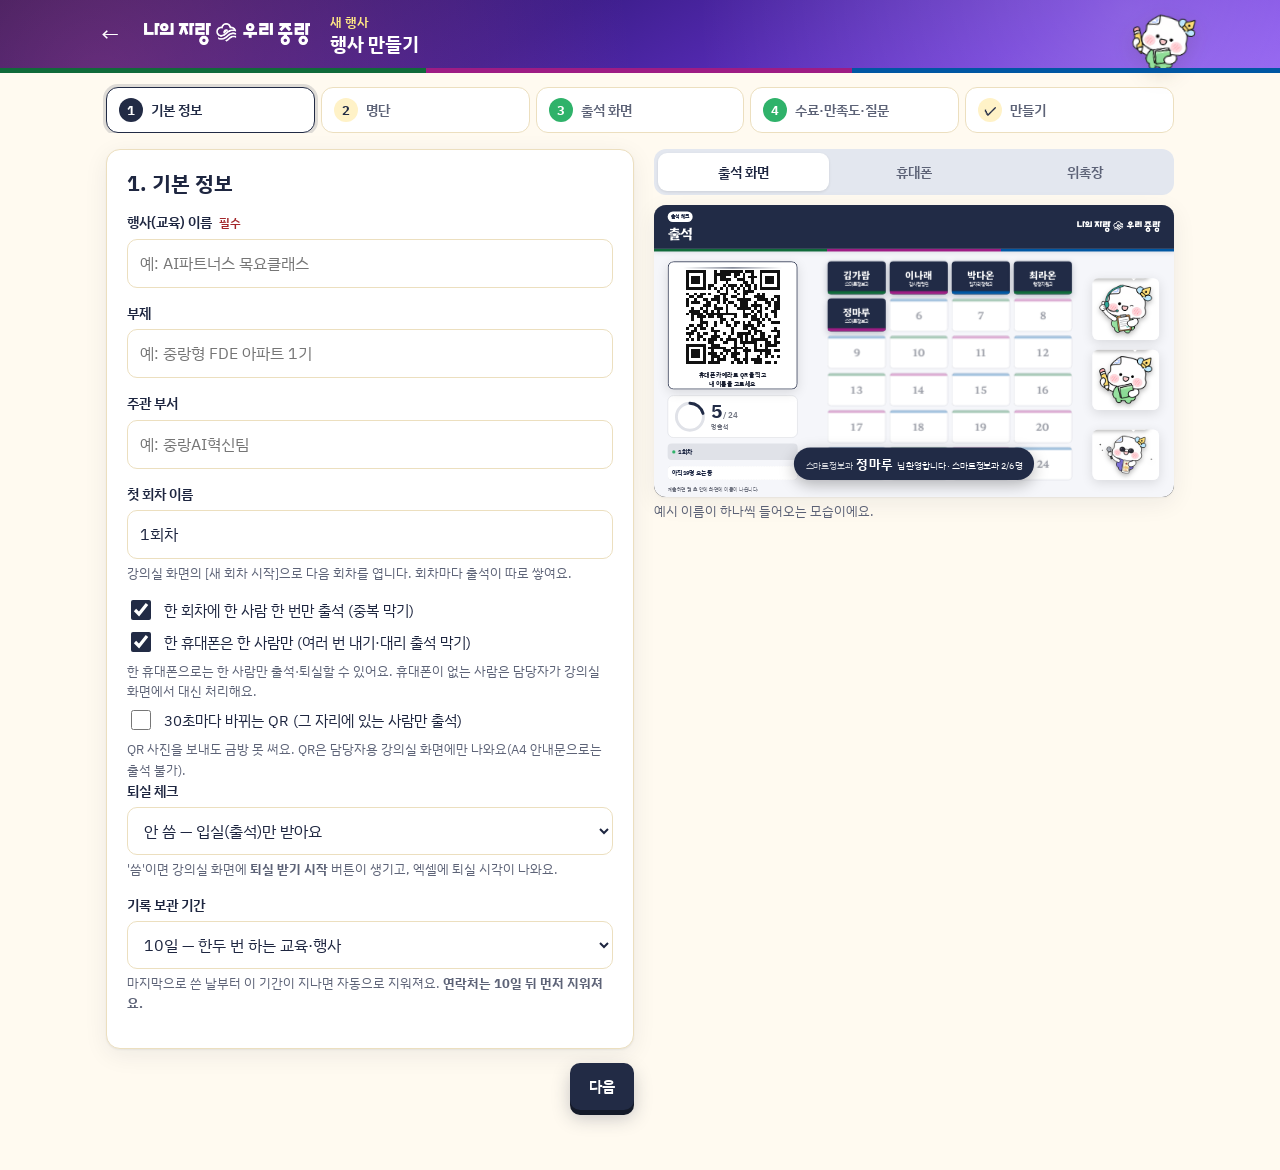
==== commit 046ba80b: "화면 문구에서 '글주임' 이름 빼기(중랑출석부는 글주임 시리즈가 아님) Co-Authored-By: Claude Opus 5.5 <noreply@anthropic.com> Clau" ====
--- a/admin.html
+++ b/admin.html
@@ -112,15 +112,15 @@
       <p class="warn-box" id="contrastWarn" hidden>바탕색과 강조색이 비슷해서 글자가 잘 안 보일 수 있어요.</p>
       <h3>캐릭터·배경</h3>
       <div class="imgs">
-        <label class="check"><input type="checkbox" data-k="screen.characters"> 캐릭터 넣기. 이미지를 안 올리면 글주임 10명이 나와요</label>
-        <label class="check"><input type="checkbox" data-k="screen.buddy"> 글주임 해설 (1등 출석, 출석 러시, 퀴즈 정답률 같은 상황을 말풍선으로)</label>
+        <label class="check"><input type="checkbox" data-k="screen.characters"> 캐릭터 넣기. 이미지를 안 올리면 기본 캐릭터 10명이 나와요</label>
+        <label class="check"><input type="checkbox" data-k="screen.buddy"> 실시간 해설 말풍선 (1등 출석, 출석 러시, 퀴즈 정답률 같은 상황을 말풍선으로)</label>
         <label class="check"><input type="checkbox" data-k="screen.eta"> 출석 완료 예측 ("이 속도면 9:04쯤 모두 모여요", 명단이 있을 때)</label>
         <div class="field"><label class="f" for="cMotion">캐릭터 움직임 세기</label>
           <select id="cMotion" data-k="screen.motion"><option value="calm">차분 — 교육 중에 켜 두기 좋아요 (살랑살랑, 이름 인사만)</option><option value="normal">보통 — 입장·접수 시간에 추천 (가끔 날아오고, 출석률 이벤트)</option><option value="wild">과하게 — 행사 분위기 최고조 (매번 날아오고 폭죽)</option></select>
           <p class="hint">화면 주소 끝에 <code>&amp;motion=calm</code> 처럼 붙이면 그 자리에서 바로 바꿀 수 있어요.</p></div>
-        <div class="img-slot" data-asset="char_left"><div class="thumb"></div><div><b>캐릭터 (왼쪽)</b><p class="hint">장미축제 테마에서 화면 왼쪽(기본: 글주임). 누가 출석하면 폴짝 뛰며 반겨요. 배경이 투명한 PNG가 좋아요.</p>
+        <div class="img-slot" data-asset="char_left"><div class="thumb"></div><div><b>캐릭터 (왼쪽)</b><p class="hint">장미축제 테마에서 화면 왼쪽(기본 캐릭터가 나와요). 누가 출석하면 폴짝 뛰며 반겨요. 배경이 투명한 PNG가 좋아요.</p>
           <div class="row-btns"><label class="btn ghost">올리기<input type="file" accept="image/*" hidden></label><button type="button" class="btn ghost rm">지우기</button></div></div></div>
-        <div class="img-slot" data-asset="char_right"><div class="thumb"></div><div><b>캐릭터 (오른쪽)</b><p class="hint">중랑 카드·장미축제 테마에서 화면 오른쪽(기본: 환영 깃발 글주임).</p>
+        <div class="img-slot" data-asset="char_right"><div class="thumb"></div><div><b>캐릭터 (오른쪽)</b><p class="hint">중랑 카드·장미축제 테마에서 화면 오른쪽(기본: 환영 깃발 캐릭터).</p>
           <div class="row-btns"><label class="btn ghost">올리기<input type="file" accept="image/*" hidden></label><button type="button" class="btn ghost rm">지우기</button></div></div></div>
         <div class="img-slot" data-asset="bg"><div class="thumb"></div><div><b>배경·포스터</b><p class="hint">화면 뒤에 깔립니다.</p>
           <div class="row-btns"><label class="btn ghost">올리기<input type="file" accept="image/*" hidden></label><button type="button" class="btn ghost rm">지우기</button>
@@ -279,6 +279,6 @@
 <script src="assets/xlsx.full.min.js?v=20261115"></script>
 <script src="assets/common.js?v=20261118c"></script>
 <script src="assets/cert.js?v=20261115"></script>
-<script src="assets/admin.js?v=20261118c"></script>
+<script src="assets/admin.js?v=20261118d"></script>
 </body>
 </html>
--- a/assets/common.css
+++ b/assets/common.css
@@ -64,7 +64,7 @@
 .topbar::after{content:"";position:absolute;left:0;right:0;bottom:0;height:5px;background:var(--tri)}
 .topbar .slogan{height:26px;width:auto;display:block}
 .tri{display:flex;height:6px;background:var(--tri)}
-/* 글주임 캐릭터 */
+/* 기본 캐릭터 */
 .mascot{display:block;height:auto;user-select:none;pointer-events:none;filter:drop-shadow(0 6px 10px rgba(60,40,0,.12))}
 @keyframes bob{50%{transform:translateY(-6px) rotate(-1.5deg)}}
 @keyframes popIn{0%{transform:scale(.4) translateY(20px);opacity:0}70%{transform:scale(1.06)}100%{transform:none;opacity:1}}
